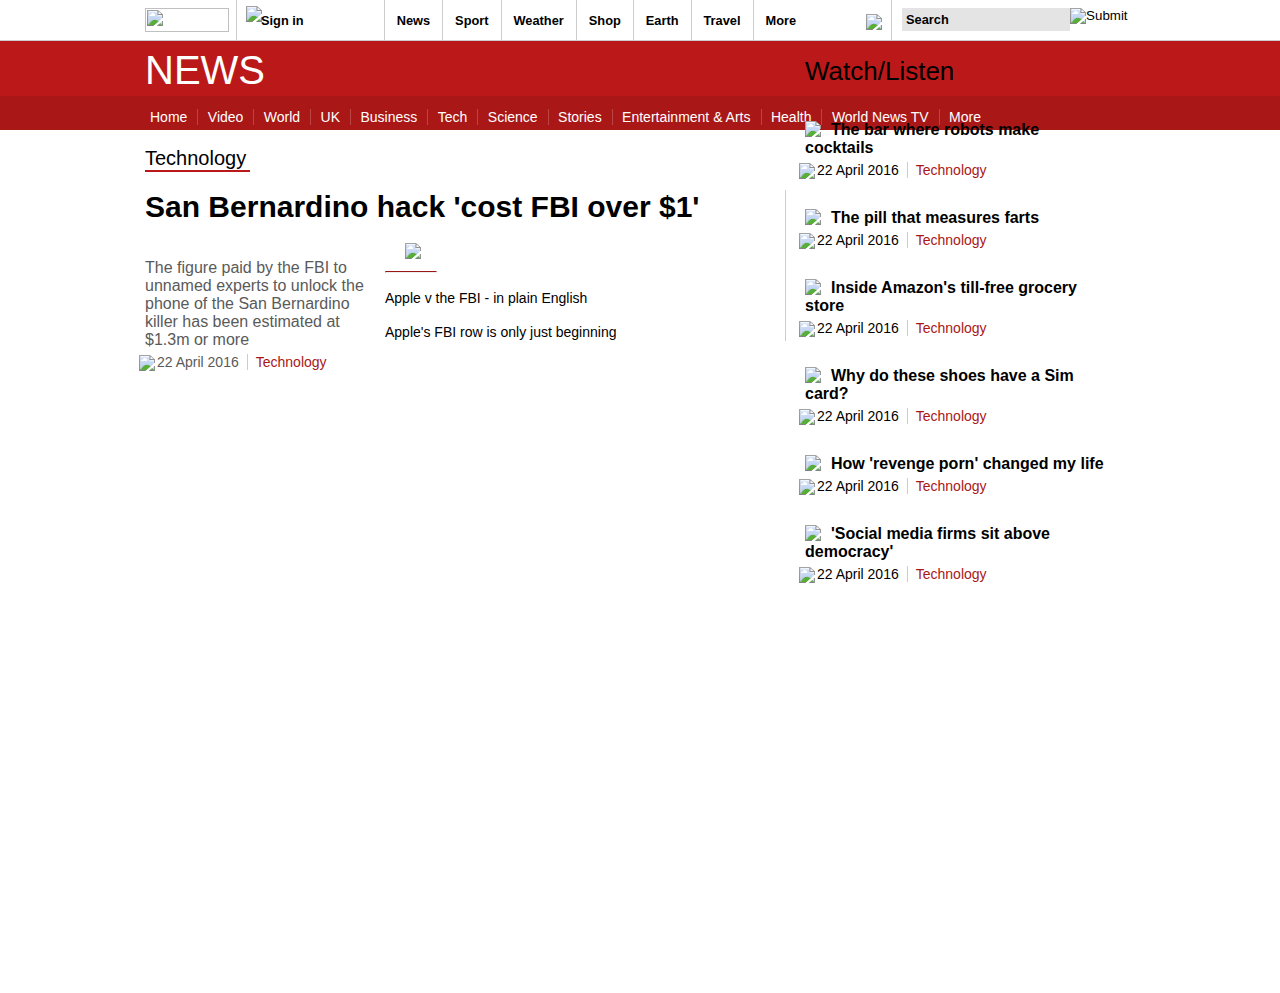
==== index.html @ 5ad9b319 "Add files via upload" ====
<!DOCTYPE html>
<html>
<head>
	<meta charset="utf-8">
	<title>Technology - BBC News</title>
	<style type="text/css">
		#topbar{
			width: 990px;
			margin: 0 auto;
			background-color: #FFFFFF;
			height: 40px;
		}
		body{
			margin: 0;
			padding: 0;
			font-family: Helvetica, Arial, sans-serif;
		}
		#logo{
			margin-top: 8px;
			width: 84px;
			height: 24px;
			float: left;
			margin-right: 7px;
		}
		.topbar-section{
			float: left;
			border-left: 1px solid #CCCCCC;
			height: 100%;
		}
		#signin-imagen{
			margin: 6px 9px;
			float: left;
		}
		#signin-texto{
			font-weight: bold;
			font-size: 80%;
			position:relative;
            top: 11px;
            left: -10px;
            padding-right:70px;
		}
		.topbar-menu{
			font-weight: bold;
			font-size: 80%;
			padding: 13px 12px 0 12px;
			height: 27px;
		}
		#more-arrow{
			float: right;
			margin: 1px -3px 0 70px;
		}
		#search-box{
			background-color: #E4E4E4;
			border: none;
			font-weight: bold;
			font-size: 80%;
			width: 160px;
			float: left;
			margin: 8px 0 8px 10px;
			padding: 4px;
		}
		#lupa{
			height: 23px;
			margin-top: 8px;
		}
		.clear{
			clear: both;
		}
		#menu-bar-container{
			background-color: #BB1919;
			border-top: 1px solid #CCCCCC;
			width: 100%;
			height: 55px;
			padding: 0;
			margin: 0;
		}
		#menu-bar
        {
            width:990px;
            margin: 0 auto;
        }
        h1{
        	margin: 0;
        	padding: 0;
        	color: white;
        	font-size: 40px;
        	font-weight: 300;
        	padding-top: 7px;
        }
        #menu-bar-container-2{
        	background-color: #A91717;
        	width: 100%;
        	height: 34px;
        }
        #menu-bar-2{
        	width: 990px;
        	margin: 0 auto;
        }
        #menu-bar-2 a{
        	color: white;
        	text-decoration: none;
        	font-size: 14px;
        	border-right: 1px solid #BB4545;
        	position: relative;
        	top: 10px;
        	padding: 0 10px;
        	margin-left:-5px;
        }
        #menu-bar-2 a:hover{
        	border-bottom: 7px solid #FFFFFF;
        }
        .no-border{
        	border: none !important;
        }
        #flecha-roja{
        	width: 16px;
        	height: 16px;
        	position: relative;
        	top: 13px;
        	right: 10px;
        }
        #page-container{
        	width: 990px;
        	margin: 0 auto;
        }
        h2{
        	font-weight:normal;
            font-size:20px;
            border-bottom: 2px solid #bb1919;
            width:105px;
    	}
    	h3 a{
            color:black;
            font-size: 30px;
            text-decoration: none;
        }
        h3 a:hover{
            color:#1167a8;
        }
        #article-container{
            width: 620px;
            border-right: 1px solid #CCCCCC;
            padding-right: 20px;
        }
        #article-summary{
        	color: #5a5a5a;
        	width: 240px;
        	float: left;
        }
        #article-summary-watch{
        	position: relative;
        	top: 4px;
        	padding-right: 2px;
        }
        .date{
        	padding-right: 8px;
            font-size:14px;
            border-right: 1px solid #CCCCCC;
        }
        .topic-link{
        	font-size: 14px;
        	text-decoration: none;
        	color: #a91717;
        	padding-left: 8px;
        }
        .topic-link:hover{
        	color: #1167a8;
    	}
    	.article-date{
        	width: 330px;
        	position: relative;
        	top:-14px;
        	left: -6px;
        }
        #main-article-image{
        	width: 350px;
        	margin-left: 20px;
        }
        #article-hr{
        	border-top: 1px solid #991717;
        	width: 50px;
        }
        .article-link{
        	color: black;
        	text-decoration: none;
        	font-size: 14px;
        }
        .article-link:hover{
        	color: #1167a8;
        }
        #watch-listen{
        	margin-left: 20px;
        	width: 300px;
        	float: right;
        	position: relative;
        	top: -380px;
        	left: -30px;
        }
        h4{
        	font-size: 26px;
        	font-weight: normal;
        }
        .article-side-image{
        	float: left;
        	margin-right: 10px;
        }
        .watch-listen-link{
        	text-decoration: none;
        	color: black;
        	font-weight: bold;
        	font-size: 16px;
        }
        .watch-listen-link:hover{
        	color: #1167a8;
        }



    </style>
</head>
<body>
	<div id="topbar" style="width:990px; margin:0 auto;">
		<img id="logo" src="Imagenes/logo.png">
		<div id="sign-in" class="topbar-section">
			<img id="signin-imagen"
			src="Imagenes/signin.png">
			<span id="signin-texto">Sign in</span>
		</div>
		<div class="topbar-section topbar-menu">
			News
		</div>
		<div class="topbar-section topbar-menu">
			Sport
		</div>
		<div class="topbar-section topbar-menu">
			Weather
		</div>
		<div class="topbar-section topbar-menu">
			Shop
		</div>
		<div class="topbar-section topbar-menu">
			Earth
		</div>
		<div class="topbar-section topbar-menu">
			Travel
		</div>
		<div class="topbar-section topbar-menu">
			More
			<img id="more-arrow" src="Imagenes/flecha.png">
		</div>
		<div class="topbar-section">
			<input type="text" id="search-box" value="Search">
			<a href="http://www.bbc.com/news/technology" target="_blank"><input type="image" id="lupa" src="Imagenes/lupa.png"></a>
		</div>
	</div>
	<div class="clear">

    </div>
    <div id="menu-bar-container">
    	<div id="menu-bar">
    		<h1>NEWS</h1>
    	</div>
    </div>
    <div id="menu-bar-container-2">
    	<div id="menu-bar-2">
    		<a href="">Home</a>
    		<a href="">Video</a>
    		<a href="">World</a>
    		<a href="">UK</a>
    		<a href="">Business</a>
    		<a href="">Tech</a>
    		<a href="">Science</a>
    		<a href="">Stories</a>
    		<a href="">Entertainment & Arts</a>
    		<a href="">Health</a>
    		<a href="">World News TV</a>
    		<a href="" class="no-border">More</a>
    		<img id="flecha-roja" src="Imagenes/flecharoja.png">
    	</div>
    </div>
    <div class="clear">

    </div>
    <div id="page-container">
    	<div id="main-article">
    		<h2>Technology</h2>
    		<div id="article-container">
	    		<h3><a href="">San Bernardino hack 'cost FBI over $1'</a></h3>
	    		<div id="article-summary">
	    			<p>The figure paid by the FBI to unnamed experts to unlock the phone of the San Bernardino killer has been estimated at $1.3m or more</p>
	    			<p class="article-date">
	    				<img id="article-summary-watch" src="Imagenes/reloj.png"><span class="date">22 April 2016</span><a class="topic-link" href="">Technology</a>
	    			</p>
	    		</div>
	    		<img id="main-article-image" src="Imagenes/imagen-articulo-principal.png">
	    		<hr id="article-hr" align="left">
<p><a class="article-link" href="">Apple v the FBI - in plain English</a></p>
<p><a class="article-link" href="">Apple's FBI row is only just beginning</a></p>

    		</div>
    	</div>
    	<div class="clear">

    	</div>
    	<div id="watch-listen">
    		<h4>Watch/Listen</h4>
    		<img class="article-side-image" src="Imagenes/imagen-articulo-1.png">
    		<a class="watch-listen-link" href="">The bar where robots make cocktails</a>
    		<p class="article-date">
    			<img id="article-summary-watch" src="Imagenes/reloj.png"><span class="date">22 April 2016</span><a class="topic-link" href="">Technology</a>
    		</p>
    		<img class="article-side-image" src="Imagenes/imagen-articulo-2.png">
    		<a class="watch-listen-link" href="">The pill that measures farts</a>
    		<p class="article-date">
    			<img id="article-summary-watch" src="Imagenes/reloj.png"><span class="date">22 April 2016</span><a class="topic-link" href="">Technology</a>
    		</p>
    		<img class="article-side-image" src="Imagenes/imagen-articulo-3.png">
    		<a class="watch-listen-link" href="">Inside Amazon's till-free grocery store</a>
    		<p class="article-date">
    			<img id="article-summary-watch" src="Imagenes/reloj.png"><span class="date">22 April 2016</span><a class="topic-link" href="">Technology</a>
    		</p>
    		<img class="article-side-image" src="Imagenes/imagen-articulo-4.png">
    		<a class="watch-listen-link" href="">Why do these shoes have a Sim card?</a>
    		<p class="article-date">
    			<img id="article-summary-watch" src="Imagenes/reloj.png"><span class="date">22 April 2016</span><a class="topic-link" href="">Technology</a>
    		</p>
    		<img class="article-side-image" src="Imagenes/imagen-articulo-5.png">
    		<a class="watch-listen-link" href="">How 'revenge porn' changed my life</a>
    		<p class="article-date">
    			<img id="article-summary-watch" src="Imagenes/reloj.png"><span class="date">22 April 2016</span><a class="topic-link" href="">Technology</a>
    		</p>
    		<img class="article-side-image" src="Imagenes/imagen-articulo-6.png">
    		<a class="watch-listen-link" href="">'Social media firms sit above democracy'</a>
    		<p class="article-date">
    			<img id="article-summary-watch" src="Imagenes/reloj.png"><span class="date">22 April 2016</span><a class="topic-link" href="">Technology</a>
    		</p>
    	</div>

    </div>

</body>
</html>
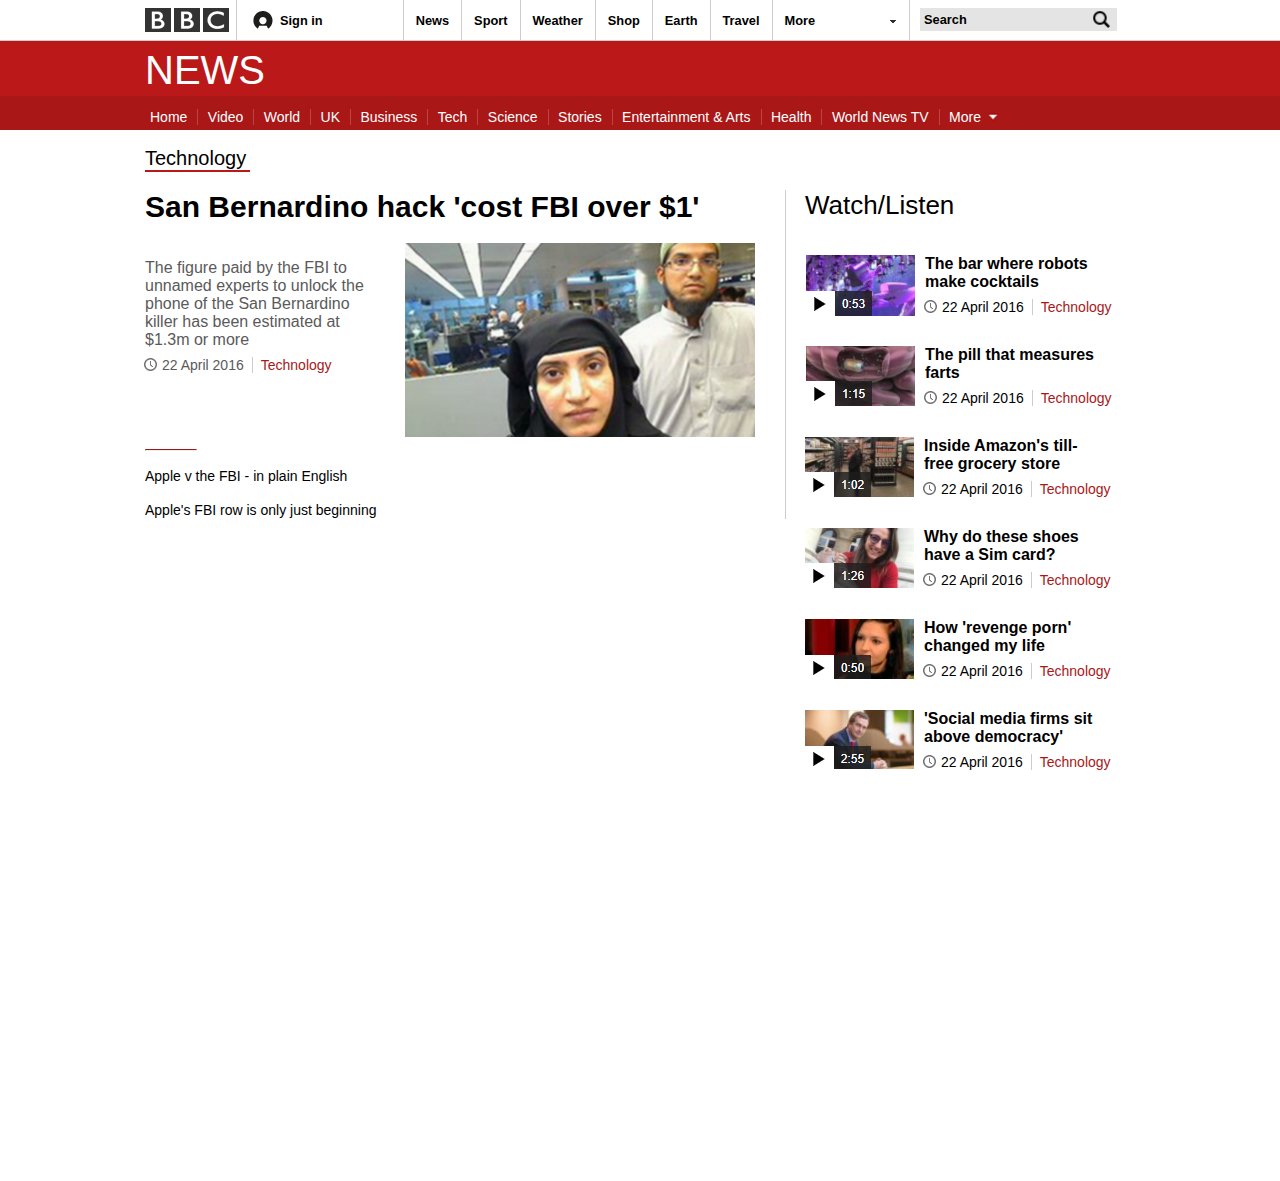
==== commit 631ed2e0: "Add files via upload" ====
--- a/index.html
+++ b/index.html
@@ -1,229 +1,17 @@
 <!DOCTYPE html>
 <html>
+
 <head>
 	<meta charset="utf-8">
 	<title>Technology - BBC News</title>
-	<style type="text/css">
-		#topbar{
-			width: 990px;
-			margin: 0 auto;
-			background-color: #FFFFFF;
-			height: 40px;
-		}
-		body{
-			margin: 0;
-			padding: 0;
-			font-family: Helvetica, Arial, sans-serif;
-		}
-		#logo{
-			margin-top: 8px;
-			width: 84px;
-			height: 24px;
-			float: left;
-			margin-right: 7px;
-		}
-		.topbar-section{
-			float: left;
-			border-left: 1px solid #CCCCCC;
-			height: 100%;
-		}
-		#signin-imagen{
-			margin: 6px 9px;
-			float: left;
-		}
-		#signin-texto{
-			font-weight: bold;
-			font-size: 80%;
-			position:relative;
-            top: 11px;
-            left: -10px;
-            padding-right:70px;
-		}
-		.topbar-menu{
-			font-weight: bold;
-			font-size: 80%;
-			padding: 13px 12px 0 12px;
-			height: 27px;
-		}
-		#more-arrow{
-			float: right;
-			margin: 1px -3px 0 70px;
-		}
-		#search-box{
-			background-color: #E4E4E4;
-			border: none;
-			font-weight: bold;
-			font-size: 80%;
-			width: 160px;
-			float: left;
-			margin: 8px 0 8px 10px;
-			padding: 4px;
-		}
-		#lupa{
-			height: 23px;
-			margin-top: 8px;
-		}
-		.clear{
-			clear: both;
-		}
-		#menu-bar-container{
-			background-color: #BB1919;
-			border-top: 1px solid #CCCCCC;
-			width: 100%;
-			height: 55px;
-			padding: 0;
-			margin: 0;
-		}
-		#menu-bar
-        {
-            width:990px;
-            margin: 0 auto;
-        }
-        h1{
-        	margin: 0;
-        	padding: 0;
-        	color: white;
-        	font-size: 40px;
-        	font-weight: 300;
-        	padding-top: 7px;
-        }
-        #menu-bar-container-2{
-        	background-color: #A91717;
-        	width: 100%;
-        	height: 34px;
-        }
-        #menu-bar-2{
-        	width: 990px;
-        	margin: 0 auto;
-        }
-        #menu-bar-2 a{
-        	color: white;
-        	text-decoration: none;
-        	font-size: 14px;
-        	border-right: 1px solid #BB4545;
-        	position: relative;
-        	top: 10px;
-        	padding: 0 10px;
-        	margin-left:-5px;
-        }
-        #menu-bar-2 a:hover{
-        	border-bottom: 7px solid #FFFFFF;
-        }
-        .no-border{
-        	border: none !important;
-        }
-        #flecha-roja{
-        	width: 16px;
-        	height: 16px;
-        	position: relative;
-        	top: 13px;
-        	right: 10px;
-        }
-        #page-container{
-        	width: 990px;
-        	margin: 0 auto;
-        }
-        h2{
-        	font-weight:normal;
-            font-size:20px;
-            border-bottom: 2px solid #bb1919;
-            width:105px;
-    	}
-    	h3 a{
-            color:black;
-            font-size: 30px;
-            text-decoration: none;
-        }
-        h3 a:hover{
-            color:#1167a8;
-        }
-        #article-container{
-            width: 620px;
-            border-right: 1px solid #CCCCCC;
-            padding-right: 20px;
-        }
-        #article-summary{
-        	color: #5a5a5a;
-        	width: 240px;
-        	float: left;
-        }
-        #article-summary-watch{
-        	position: relative;
-        	top: 4px;
-        	padding-right: 2px;
-        }
-        .date{
-        	padding-right: 8px;
-            font-size:14px;
-            border-right: 1px solid #CCCCCC;
-        }
-        .topic-link{
-        	font-size: 14px;
-        	text-decoration: none;
-        	color: #a91717;
-        	padding-left: 8px;
-        }
-        .topic-link:hover{
-        	color: #1167a8;
-    	}
-    	.article-date{
-        	width: 330px;
-        	position: relative;
-        	top:-14px;
-        	left: -6px;
-        }
-        #main-article-image{
-        	width: 350px;
-        	margin-left: 20px;
-        }
-        #article-hr{
-        	border-top: 1px solid #991717;
-        	width: 50px;
-        }
-        .article-link{
-        	color: black;
-        	text-decoration: none;
-        	font-size: 14px;
-        }
-        .article-link:hover{
-        	color: #1167a8;
-        }
-        #watch-listen{
-        	margin-left: 20px;
-        	width: 300px;
-        	float: right;
-        	position: relative;
-        	top: -380px;
-        	left: -30px;
-        }
-        h4{
-        	font-size: 26px;
-        	font-weight: normal;
-        }
-        .article-side-image{
-        	float: left;
-        	margin-right: 10px;
-        }
-        .watch-listen-link{
-        	text-decoration: none;
-        	color: black;
-        	font-weight: bold;
-        	font-size: 16px;
-        }
-        .watch-listen-link:hover{
-        	color: #1167a8;
-        }
+	<link rel="stylesheet" href="CSS/bbc.css">
+</head>
 
-
-
-    </style>
-</head>
 <body>
 	<div id="topbar" style="width:990px; margin:0 auto;">
 		<img id="logo" src="Imagenes/logo.png">
 		<div id="sign-in" class="topbar-section">
-			<img id="signin-imagen"
-			src="Imagenes/signin.png">
+			<img id="signin-imagen" src="Imagenes/signin.png">
 			<span id="signin-texto">Sign in</span>
 		</div>
 		<div class="topbar-section topbar-menu">
@@ -255,88 +43,89 @@
 	</div>
 	<div class="clear">
 
-    </div>
-    <div id="menu-bar-container">
-    	<div id="menu-bar">
-    		<h1>NEWS</h1>
-    	</div>
-    </div>
-    <div id="menu-bar-container-2">
-    	<div id="menu-bar-2">
-    		<a href="">Home</a>
-    		<a href="">Video</a>
-    		<a href="">World</a>
-    		<a href="">UK</a>
-    		<a href="">Business</a>
-    		<a href="">Tech</a>
-    		<a href="">Science</a>
-    		<a href="">Stories</a>
-    		<a href="">Entertainment & Arts</a>
-    		<a href="">Health</a>
-    		<a href="">World News TV</a>
-    		<a href="" class="no-border">More</a>
-    		<img id="flecha-roja" src="Imagenes/flecharoja.png">
-    	</div>
-    </div>
-    <div class="clear">
+	</div>
+	<div id="menu-bar-container">
+		<div id="menu-bar">
+			<h1>NEWS</h1>
+		</div>
+	</div>
+	<div id="menu-bar-container-2">
+		<div id="menu-bar-2">
+			<a href="">Home</a>
+			<a href="">Video</a>
+			<a href="">World</a>
+			<a href="">UK</a>
+			<a href="">Business</a>
+			<a href="">Tech</a>
+			<a href="">Science</a>
+			<a href="">Stories</a>
+			<a href="">Entertainment & Arts</a>
+			<a href="">Health</a>
+			<a href="">World News TV</a>
+			<a href="" class="no-border">More</a>
+			<img id="flecha-roja" src="Imagenes/flecharoja.png">
+		</div>
+	</div>
+	<div class="clear">
 
-    </div>
-    <div id="page-container">
-    	<div id="main-article">
-    		<h2>Technology</h2>
-    		<div id="article-container">
-	    		<h3><a href="">San Bernardino hack 'cost FBI over $1'</a></h3>
-	    		<div id="article-summary">
-	    			<p>The figure paid by the FBI to unnamed experts to unlock the phone of the San Bernardino killer has been estimated at $1.3m or more</p>
-	    			<p class="article-date">
-	    				<img id="article-summary-watch" src="Imagenes/reloj.png"><span class="date">22 April 2016</span><a class="topic-link" href="">Technology</a>
-	    			</p>
-	    		</div>
-	    		<img id="main-article-image" src="Imagenes/imagen-articulo-principal.png">
-	    		<hr id="article-hr" align="left">
-<p><a class="article-link" href="">Apple v the FBI - in plain English</a></p>
-<p><a class="article-link" href="">Apple's FBI row is only just beginning</a></p>
+	</div>
+	<div id="page-container">
+		<div id="main-article">
+			<h2>Technology</h2>
+			<div id="article-container">
+				<h3><a href="">San Bernardino hack 'cost FBI over $1'</a></h3>
+				<div id="article-summary">
+					<p>The figure paid by the FBI to unnamed experts to unlock the phone of the San Bernardino killer has been estimated at $1.3m or more</p>
+					<p class="article-date">
+						<img id="article-summary-watch" src="Imagenes/reloj.png"><span class="date">22 April 2016</span><a class="topic-link" href="">Technology</a>
+					</p>
+				</div>
+				<img id="main-article-image" src="Imagenes/imagen-articulo-principal.png">
+				<hr id="article-hr" align="left">
+				<p><a class="article-link" href="">Apple v the FBI - in plain English</a></p>
+				<p><a class="article-link" href="">Apple's FBI row is only just beginning</a></p>
 
-    		</div>
-    	</div>
-    	<div class="clear">
+			</div>
+		</div>
+		<div class="clear">
 
-    	</div>
-    	<div id="watch-listen">
-    		<h4>Watch/Listen</h4>
-    		<img class="article-side-image" src="Imagenes/imagen-articulo-1.png">
-    		<a class="watch-listen-link" href="">The bar where robots make cocktails</a>
-    		<p class="article-date">
-    			<img id="article-summary-watch" src="Imagenes/reloj.png"><span class="date">22 April 2016</span><a class="topic-link" href="">Technology</a>
-    		</p>
-    		<img class="article-side-image" src="Imagenes/imagen-articulo-2.png">
-    		<a class="watch-listen-link" href="">The pill that measures farts</a>
-    		<p class="article-date">
-    			<img id="article-summary-watch" src="Imagenes/reloj.png"><span class="date">22 April 2016</span><a class="topic-link" href="">Technology</a>
-    		</p>
-    		<img class="article-side-image" src="Imagenes/imagen-articulo-3.png">
-    		<a class="watch-listen-link" href="">Inside Amazon's till-free grocery store</a>
-    		<p class="article-date">
-    			<img id="article-summary-watch" src="Imagenes/reloj.png"><span class="date">22 April 2016</span><a class="topic-link" href="">Technology</a>
-    		</p>
-    		<img class="article-side-image" src="Imagenes/imagen-articulo-4.png">
-    		<a class="watch-listen-link" href="">Why do these shoes have a Sim card?</a>
-    		<p class="article-date">
-    			<img id="article-summary-watch" src="Imagenes/reloj.png"><span class="date">22 April 2016</span><a class="topic-link" href="">Technology</a>
-    		</p>
-    		<img class="article-side-image" src="Imagenes/imagen-articulo-5.png">
-    		<a class="watch-listen-link" href="">How 'revenge porn' changed my life</a>
-    		<p class="article-date">
-    			<img id="article-summary-watch" src="Imagenes/reloj.png"><span class="date">22 April 2016</span><a class="topic-link" href="">Technology</a>
-    		</p>
-    		<img class="article-side-image" src="Imagenes/imagen-articulo-6.png">
-    		<a class="watch-listen-link" href="">'Social media firms sit above democracy'</a>
-    		<p class="article-date">
-    			<img id="article-summary-watch" src="Imagenes/reloj.png"><span class="date">22 April 2016</span><a class="topic-link" href="">Technology</a>
-    		</p>
-    	</div>
+		</div>
+		<div id="watch-listen">
+			<h4>Watch/Listen</h4>
+			<img class="article-side-image" src="Imagenes/imagen-articulo-1.png">
+			<a class="watch-listen-link" href="">The bar where robots make cocktails</a>
+			<p class="article-date">
+				<img id="article-summary-watch" src="Imagenes/reloj.png"><span class="date">22 April 2016</span><a class="topic-link" href="">Technology</a>
+			</p>
+			<img class="article-side-image" src="Imagenes/imagen-articulo-2.png">
+			<a class="watch-listen-link" href="">The pill that measures farts</a>
+			<p class="article-date">
+				<img id="article-summary-watch" src="Imagenes/reloj.png"><span class="date">22 April 2016</span><a class="topic-link" href="">Technology</a>
+			</p>
+			<img class="article-side-image" src="Imagenes/imagen-articulo-3.png">
+			<a class="watch-listen-link" href="">Inside Amazon's till-free grocery store</a>
+			<p class="article-date">
+				<img id="article-summary-watch" src="Imagenes/reloj.png"><span class="date">22 April 2016</span><a class="topic-link" href="">Technology</a>
+			</p>
+			<img class="article-side-image" src="Imagenes/imagen-articulo-4.png">
+			<a class="watch-listen-link" href="">Why do these shoes have a Sim card?</a>
+			<p class="article-date">
+				<img id="article-summary-watch" src="Imagenes/reloj.png"><span class="date">22 April 2016</span><a class="topic-link" href="">Technology</a>
+			</p>
+			<img class="article-side-image" src="Imagenes/imagen-articulo-5.png">
+			<a class="watch-listen-link" href="">How 'revenge porn' changed my life</a>
+			<p class="article-date">
+				<img id="article-summary-watch" src="Imagenes/reloj.png"><span class="date">22 April 2016</span><a class="topic-link" href="">Technology</a>
+			</p>
+			<img class="article-side-image" src="Imagenes/imagen-articulo-6.png">
+			<a class="watch-listen-link" href="">'Social media firms sit above democracy'</a>
+			<p class="article-date">
+				<img id="article-summary-watch" src="Imagenes/reloj.png"><span class="date">22 April 2016</span><a class="topic-link" href="">Technology</a>
+			</p>
+		</div>
 
-    </div>
+	</div>
 
 </body>
+
 </html>
--- a/CSS/bbc.css
+++ b/CSS/bbc.css
@@ -0,0 +1,247 @@
+#topbar {
+  width: 990px;
+  margin: 0 auto;
+  background-color: #FFFFFF;
+  height: 40px;
+}
+
+body {
+  margin: 0;
+  padding: 0;
+  font-family: Helvetica, Arial, sans-serif;
+}
+
+#logo {
+  margin-top: 8px;
+  width: 84px;
+  height: 24px;
+  float: left;
+  margin-right: 7px;
+}
+
+.topbar-section {
+  float: left;
+  border-left: 1px solid #CCCCCC;
+  height: 100%;
+}
+
+#signin-imagen {
+  margin: 6px 9px;
+  float: left;
+}
+
+#signin-texto {
+  font-weight: bold;
+  font-size: 80%;
+  position: relative;
+  top: 11px;
+  left: -10px;
+  padding-right: 70px;
+}
+
+.topbar-menu {
+  font-weight: bold;
+  font-size: 80%;
+  padding: 13px 12px 0 12px;
+  height: 27px;
+}
+
+#more-arrow {
+  float: right;
+  margin: 1px -3px 0 70px;
+}
+
+#search-box {
+  background-color: #E4E4E4;
+  border: none;
+  font-weight: bold;
+  font-size: 80%;
+  width: 160px;
+  float: left;
+  margin: 8px 0 8px 10px;
+  padding: 4px;
+}
+
+#lupa {
+  height: 23px;
+  margin-top: 8px;
+}
+
+.clear {
+  clear: both;
+}
+
+#menu-bar-container {
+  background-color: #BB1919;
+  border-top: 1px solid #CCCCCC;
+  width: 100%;
+  height: 55px;
+  padding: 0;
+  margin: 0;
+}
+
+#menu-bar {
+  width: 990px;
+  margin: 0 auto;
+}
+
+h1 {
+  margin: 0;
+  padding: 0;
+  color: white;
+  font-size: 40px;
+  font-weight: 300;
+  padding-top: 7px;
+}
+
+#menu-bar-container-2 {
+  background-color: #A91717;
+  width: 100%;
+  height: 34px;
+}
+
+#menu-bar-2 {
+  width: 990px;
+  margin: 0 auto;
+}
+
+#menu-bar-2 a {
+  color: white;
+  text-decoration: none;
+  font-size: 14px;
+  border-right: 1px solid #BB4545;
+  position: relative;
+  top: 10px;
+  padding: 0 10px;
+  margin-left: -5px;
+}
+
+#menu-bar-2 a:hover {
+  border-bottom: 7px solid #FFFFFF;
+}
+
+.no-border {
+  border: none !important;
+}
+
+#flecha-roja {
+  width: 16px;
+  height: 16px;
+  position: relative;
+  top: 13px;
+  right: 10px;
+}
+
+#page-container {
+  width: 990px;
+  margin: 0 auto;
+}
+
+h2 {
+  font-weight: normal;
+  font-size: 20px;
+  border-bottom: 2px solid #bb1919;
+  width: 105px;
+}
+
+h3 a {
+  color: black;
+  font-size: 30px;
+  text-decoration: none;
+}
+
+h3 a:hover {
+  color: #1167a8;
+}
+
+#article-container {
+  width: 620px;
+  border-right: 1px solid #CCCCCC;
+  padding-right: 20px;
+}
+
+#article-summary {
+  color: #5a5a5a;
+  width: 240px;
+  float: left;
+}
+
+#article-summary-watch {
+  position: relative;
+  top: 4px;
+  padding-right: 2px;
+}
+
+.date {
+  padding-right: 8px;
+  font-size: 14px;
+  border-right: 1px solid #CCCCCC;
+}
+
+.topic-link {
+  font-size: 14px;
+  text-decoration: none;
+  color: #a91717;
+  padding-left: 8px;
+}
+
+.topic-link:hover {
+  color: #1167a8;
+}
+
+.article-date {
+  width: 330px;
+  position: relative;
+  top: -14px;
+  left: -6px;
+}
+
+#main-article-image {
+  width: 350px;
+  margin-left: 20px;
+}
+
+#article-hr {
+  border-top: 1px solid #991717;
+  width: 50px;
+}
+
+.article-link {
+  color: black;
+  text-decoration: none;
+  font-size: 14px;
+}
+
+.article-link:hover {
+  color: #1167a8;
+}
+
+#watch-listen {
+  margin-left: 20px;
+  width: 300px;
+  float: right;
+  position: relative;
+  top: -380px;
+  left: -30px;
+}
+
+h4 {
+  font-size: 26px;
+  font-weight: normal;
+}
+
+.article-side-image {
+  float: left;
+  margin-right: 10px;
+}
+
+.watch-listen-link {
+  text-decoration: none;
+  color: black;
+  font-weight: bold;
+  font-size: 16px;
+}
+
+.watch-listen-link:hover {
+  color: #1167a8;
+}
